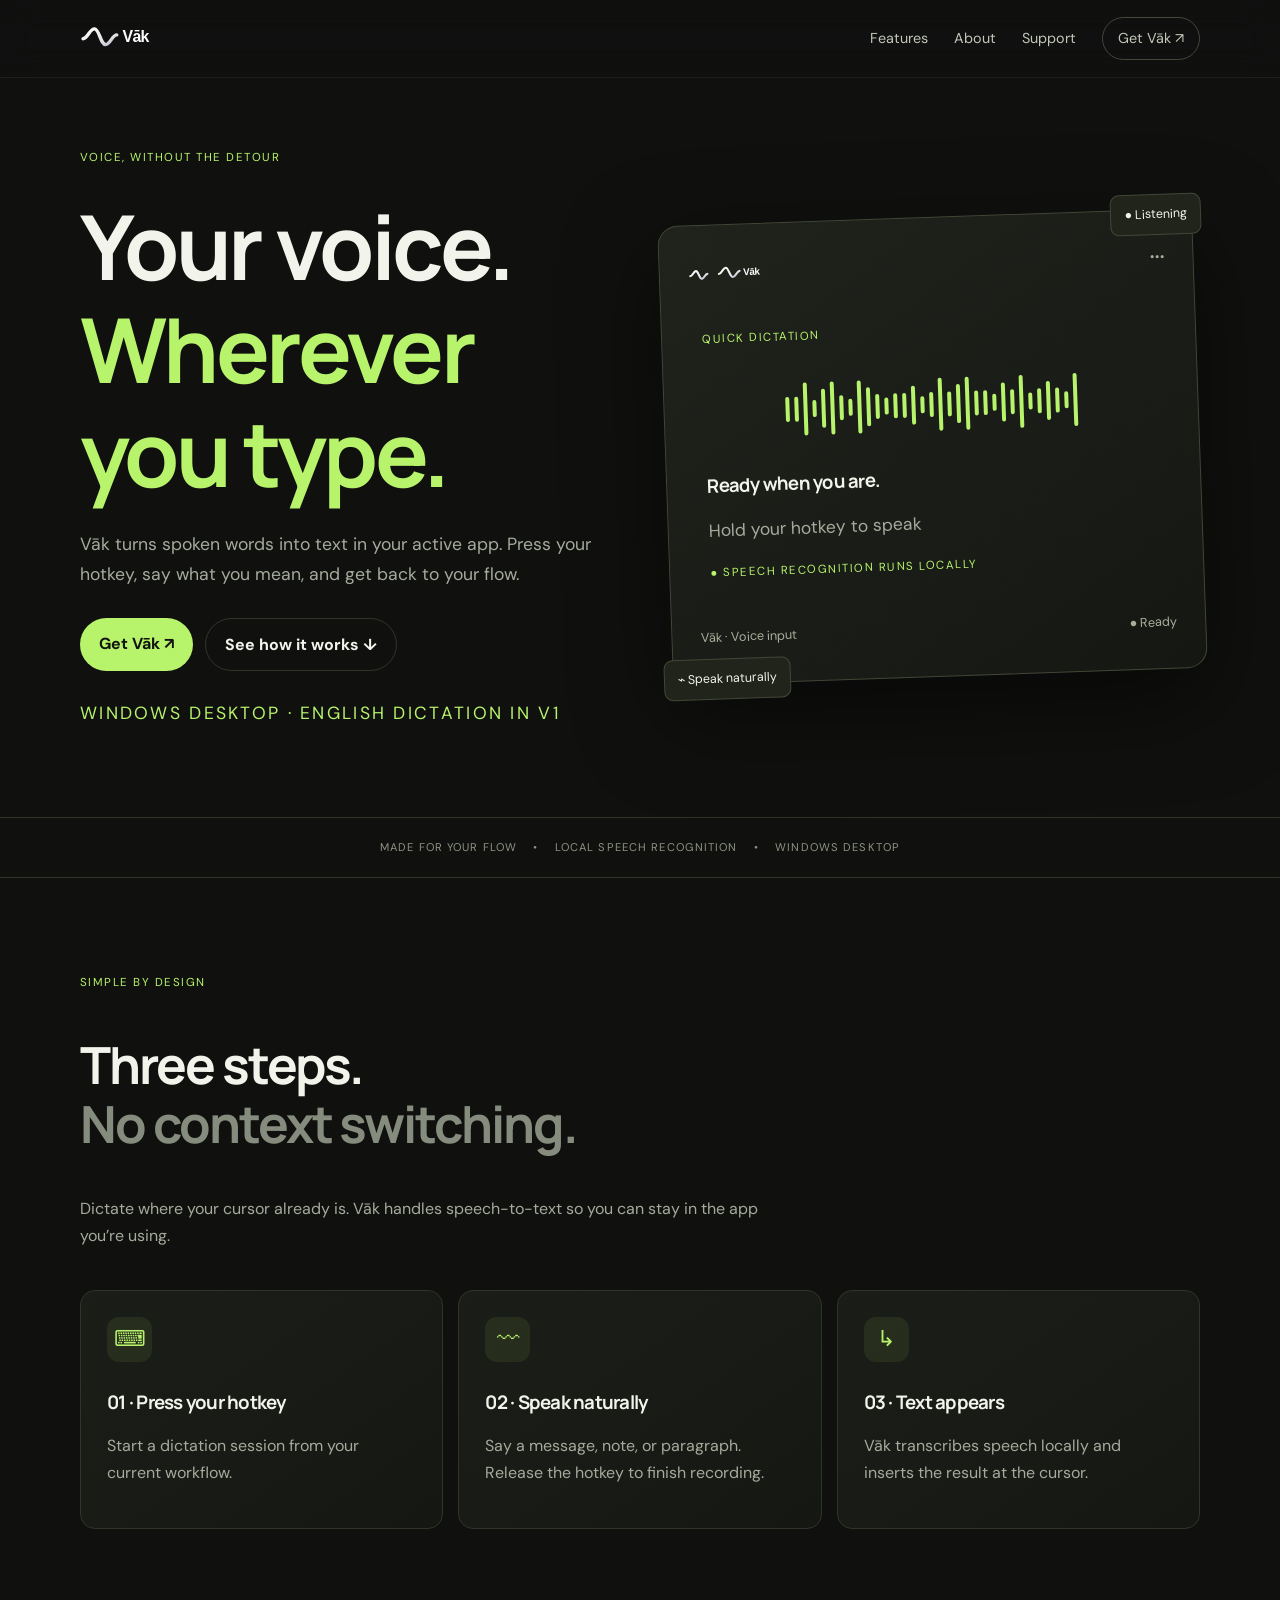
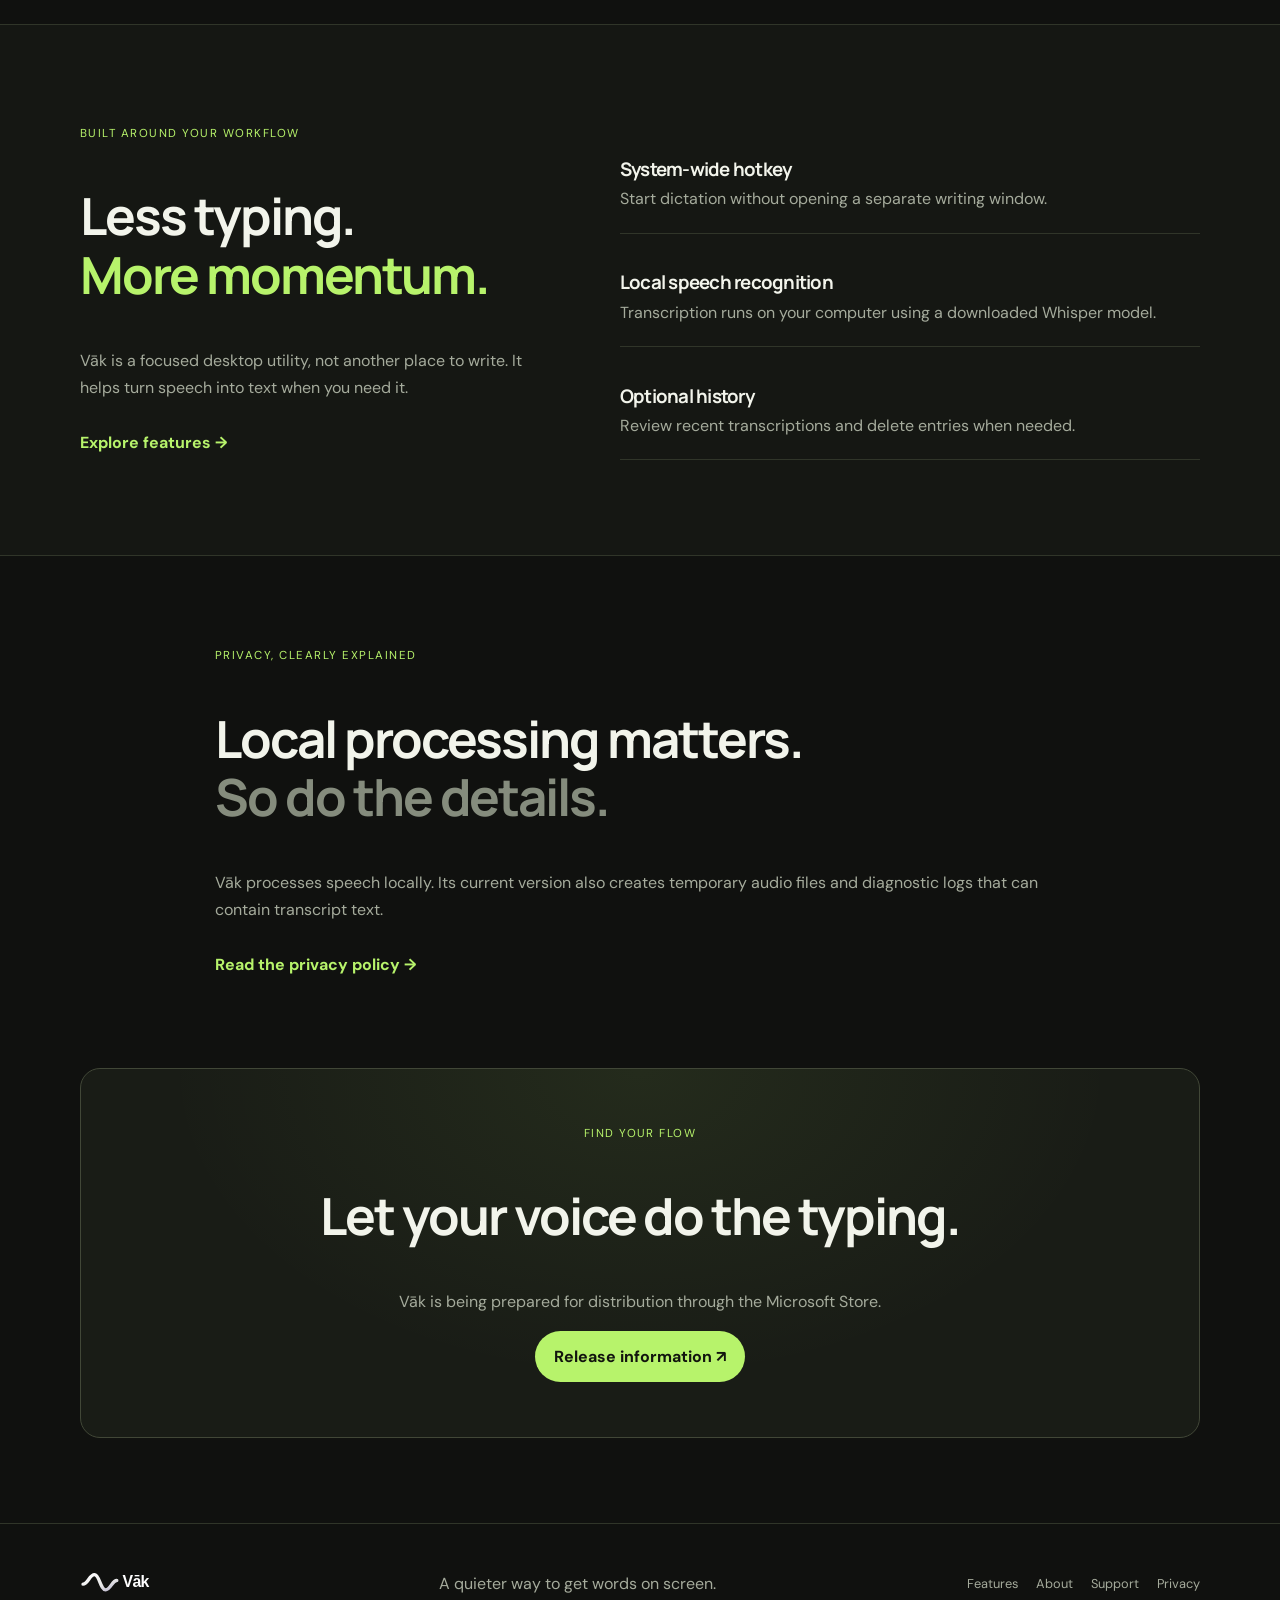
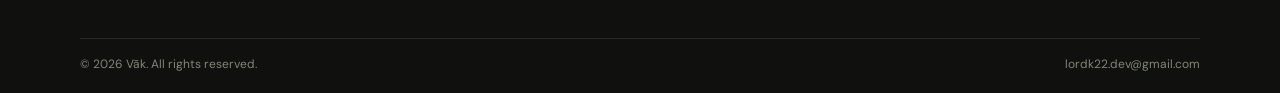
==== index.html @ 85008e9e "Intial web for Vak" ====
<!doctype html><html lang="en"><head><meta charset="utf-8"><meta name="viewport" content="width=device-width,initial-scale=1"><meta name="theme-color" content="#10110f"><meta name="description" content="Vāk turns your voice into text wherever you type."><title>Vāk — Your voice, wherever you type</title><link rel="icon" type="image/png" sizes="32x32" href="assets/brand/vak-icon-32.png"><link rel="stylesheet" href="assets/styles.css"><script defer src="assets/site.js"></script></head><body><header class="header"><a class="brand" href="index.html" aria-label="Vāk home"><img src="assets/brand/vak-logo-dark.svg" alt="Vāk" class="brand-logo"></a><button class="menu" aria-label="Toggle navigation">☰</button><nav><a href="features.html">Features</a><a href="about.html">About</a><a href="support.html">Support</a><a class="pill" href="support.html#release">Get Vāk ↗</a></nav></header><main><section class="container hero"><div><div class="eyebrow">Voice, without the detour</div><h1>Your voice.<br><span class="lime">Wherever you type.</span></h1><p>Vāk turns spoken words into text in your active app. Press your hotkey, say what you mean, and get back to your flow.</p><div class="buttons"><a class="btn primary" href="support.html#release">Get Vāk ↗</a><a class="btn secondary" href="#how">See how it works ↓</a></div><p class="eyebrow">WINDOWS DESKTOP · ENGLISH DICTATION IN V1</p></div><div class="mock"><div class="mock-top"><span class="mock-brand"><img src="assets/brand/vak-symbol.svg" alt="" aria-hidden="true"> <img src="assets/brand/vak-logo-dark.svg" alt="Vāk control panel"></span><span>•••</span></div><div class="mock-main"><div class="eyebrow">QUICK DICTATION</div><div class="wave"><i></i><i></i><i></i><i></i><i></i><i></i><i></i><i></i><i></i><i></i><i></i><i></i><i></i><i></i><i></i><i></i><i></i><i></i><i></i><i></i><i></i><i></i><i></i><i></i><i></i><i></i><i></i><i></i><i></i><i></i><i></i><i></i><i></i></div><h3>Ready when you are.</h3><p>Hold your hotkey to speak</p><div class="eyebrow">● SPEECH RECOGNITION RUNS LOCALLY</div></div><div class="mock-foot"><span>Vāk · Voice input</span><span>● Ready</span></div><div class="tag a">● Listening</div><div class="tag b">⌁ Speak naturally</div></div></section><div class="strip">MADE FOR YOUR FLOW　 •　 LOCAL SPEECH RECOGNITION　 •　 WINDOWS DESKTOP</div><section class="section container" id="how"><div class="head"><div class="eyebrow">Simple by design</div><h2>Three steps.<br> <span style="color:#858c7d">No context switching.</span></h2><p>Dictate where your cursor already is. Vāk handles speech-to-text so you can stay in the app you’re using.</p></div><div class="cards"><article class="card"><div class="icon">⌨</div><h3>01 · Press your hotkey</h3><p>Start a dictation session from your current workflow.</p></article><article class="card"><div class="icon">〰</div><h3>02 · Speak naturally</h3><p>Say a message, note, or paragraph. Release the hotkey to finish recording.</p></article><article class="card"><div class="icon">↳</div><h3>03 · Text appears</h3><p>Vāk transcribes speech locally and inserts the result at the cursor.</p></article></div></section><section class="band"><div class="container section bandinner"><div><div class="eyebrow">Built around your workflow</div><h2>Less typing.<br><span class="lime">More momentum.</span></h2><p>Vāk is a focused desktop utility, not another place to write. It helps turn speech into text when you need it.</p><a class="link" href="features.html">Explore features →</a></div><div><div class="row"><h3>System-wide hotkey</h3><p>Start dictation without opening a separate writing window.</p></div><div class="row"><h3>Local speech recognition</h3><p>Transcription runs on your computer using a downloaded Whisper model.</p></div><div class="row"><h3>Optional history</h3><p>Review recent transcriptions and delete entries when needed.</p></div></div></div></section><section class="container callout"><div class="eyebrow">Privacy, clearly explained</div><h2>Local processing matters.<br><span style="color:#858c7d">So do the details.</span></h2><p>Vāk processes speech locally. Its current version also creates temporary audio files and diagnostic logs that can contain transcript text.</p><a class="link" href="privacy-policy.html">Read the privacy policy →</a></section><section class="container"><div class="cta"><div class="eyebrow">Find your flow</div><h2>Let your voice do the typing.</h2><p>Vāk is being prepared for distribution through the Microsoft Store.</p><a class="btn primary" href="support.html#release">Release information ↗</a></div></section></main><footer class="footer"><div class="container foottop"><a class="brand" href="index.html" aria-label="Vāk home"><img src="assets/brand/vak-logo-dark.svg" alt="Vāk" class="brand-logo"></a><p>A quieter way to get words on screen.</p><div class="footlinks"><a href="features.html">Features</a><a href="about.html">About</a><a href="support.html">Support</a><a href="privacy-policy.html">Privacy</a></div></div><div class="container footbottom"><span>© <span data-year></span> Vāk. All rights reserved.</span><a href="mailto:lordk22.dev@gmail.com">lordk22.dev@gmail.com</a></div></footer></body></html>
---- assets/styles.css ----
@import url('https://fonts.googleapis.com/css2?family=DM+Sans:wght@400;500;700&family=Manrope:wght@500;700;800&display=swap');
:root{--bg:#10110f;--panel:#191c16;--line:#303529;--text:#f2f4eb;--muted:#a5ab9c;--lime:#b7f36b;--max:1120px}*{box-sizing:border-box}html{scroll-behavior:smooth}body{margin:0;background:var(--bg);color:var(--text);font:16px/1.7 'DM Sans',sans-serif}a{color:inherit;text-decoration:none}p{color:var(--muted)}h1,h2,h3{font-family:Manrope,sans-serif;line-height:1.15;letter-spacing:-.04em}h1{font-size:clamp(3rem,7vw,6rem);margin:.3em 0}h2{font-size:clamp(2rem,4vw,3.2rem)}.container{width:min(var(--max),calc(100% - 44px));margin:auto}.header{height:78px;display:flex;align-items:center;justify-content:space-between;border-bottom:1px solid #ffffff10;padding:0 max(22px,calc((100vw - var(--max))/2));position:sticky;top:0;background:#10110fee;backdrop-filter:blur(16px);z-index:5}.brand{font:800 1.5rem Manrope,sans-serif;display:flex;align-items:center;gap:10px}.mark{display:grid;place-items:center;width:32px;height:32px;border-radius:10px;background:var(--lime);color:#10110f}.lime,.dot{color:var(--lime)}nav{display:flex;align-items:center;gap:26px;color:#c2c8b8;font-size:.9rem}nav a:hover{color:var(--lime)}.pill{border:1px solid #424938;border-radius:30px;padding:8px 15px}.menu{display:none}.eyebrow{font-size:.72rem;text-transform:uppercase;letter-spacing:.13em;color:var(--lime)}.hero{min-height:570px;display:grid;grid-template-columns:1fr 1fr;gap:50px;align-items:center;padding-block:70px}.hero p,.intro{font-size:1.1rem;max-width:590px}.buttons{display:flex;gap:12px;flex-wrap:wrap;margin:28px 0}.btn{display:inline-block;padding:12px 19px;border-radius:30px;font-weight:700}.primary{background:var(--lime);color:#12140e}.secondary{border:1px solid var(--line)}.mock{position:relative;padding:28px;border:1px solid #414736;border-radius:20px;background:linear-gradient(145deg,#20231c,#151713);box-shadow:0 30px 90px #0008;transform:rotate(-2deg)}.mock-top,.mock-foot{display:flex;justify-content:space-between;color:#a7ae9a;font-size:.8rem;padding:8px 0}.mock-main{padding:35px 12px}.wave{display:flex;align-items:center;justify-content:center;gap:5px;height:90px;margin:18px 0}.wave i{width:4px;height:var(--h,25px);border-radius:5px;background:var(--lime)}.wave i:nth-child(3n){--h:53px}.wave i:nth-child(4n){--h:17px}.wave i:nth-child(5n){--h:39px}.tag{position:absolute;background:#20241b;border:1px solid #414737;border-radius:9px;padding:9px 13px;font-size:.78rem}.tag.a{top:-16px;right:-10px}.tag.b{bottom:-16px;left:-10px}.strip{border-block:1px solid var(--line);padding:20px;text-align:center;color:#8c9382;font-size:.7rem;letter-spacing:.1em}.section{padding-block:95px}.head{max-width:680px;margin-bottom:40px}.cards{display:grid;grid-template-columns:repeat(3,1fr);gap:15px}.card,.detail{background:linear-gradient(145deg,#1b1e18,#151713);border:1px solid var(--line);border-radius:15px;padding:26px}.icon{width:45px;height:45px;border-radius:12px;display:grid;place-items:center;background:#b7f36b14;color:var(--lime);font-size:1.4rem;margin-bottom:30px}.band{background:#151713;border-block:1px solid var(--line)}.bandinner{display:grid;grid-template-columns:.9fr 1.1fr;gap:65px;align-items:center}.row{padding:20px 0;border-bottom:1px solid var(--line)}.row h3{margin-bottom:5px}.row p{margin:0}.link{color:var(--lime);font-weight:700;display:inline-block;margin-top:12px}.callout{padding-block:90px;max-width:850px}.cta{background:radial-gradient(ellipse at top,#b7f36b12,transparent 60%),var(--panel);border:1px solid #414737;border-radius:20px;text-align:center;padding:55px 25px;margin-bottom:85px}.footer{border-top:1px solid var(--line);padding:30px 0 18px}.foottop,.footbottom{display:flex;justify-content:space-between;gap:20px;align-items:center}.footlinks{display:flex;gap:18px;font-size:.8rem;color:#a5ab9c}.footbottom{border-top:1px solid #282c23;margin-top:25px;padding-top:15px;font-size:.75rem;color:#7f8676}.pagehero{padding-block:90px 40px}.pagehero p{max-width:700px;font-size:1.1rem}.details{display:grid;grid-template-columns:repeat(3,1fr);gap:15px;padding-bottom:80px}.note{background:var(--panel);border:1px solid #414737;border-radius:15px;padding:28px;margin-bottom:85px}.about{display:grid;grid-template-columns:.8fr 1.2fr;gap:65px;padding-block:10px 85px}.bigmark{font:800 clamp(8rem,20vw,14rem)/.9 Manrope,sans-serif;letter-spacing:-.13em}.policy{display:grid;grid-template-columns:190px minmax(0,760px);gap:50px;padding-bottom:100px;align-items:start}.toc{position:sticky;top:100px;display:flex;flex-direction:column;gap:9px;font-size:.8rem;color:#a5ab9c}.toc a:hover{color:var(--lime)}.policy article h2{font-size:1.45rem;margin:40px 0 12px;scroll-margin-top:100px}.policy article p{font-size:.93rem;line-height:1.9}.alert{border:1px solid #b7f36b55;background:#b7f36b0b;border-radius:12px;padding:22px}.alert strong{color:var(--lime)}.contact{background:var(--panel);border:1px solid var(--line);padding:20px;border-radius:12px}.contact a{color:var(--lime)}.small{font-size:.78rem!important;color:#7e8575!important;border-top:1px solid var(--line);padding-top:20px;margin-top:30px}
@media(max-width:800px){.hero{grid-template-columns:1fr;padding-block:60px}.bandinner,.about{grid-template-columns:1fr;gap:30px}.cards,.details{grid-template-columns:repeat(2,1fr)}.policy{grid-template-columns:1fr;gap:25px}.toc{position:static;display:grid;grid-template-columns:1fr 1fr}.foottop{flex-wrap:wrap}}
@media(max-width:560px){.header{padding-inline:18px}.menu{display:block;background:none;border:0;color:var(--text);font-size:1.5rem}.header nav{display:none;position:absolute;top:77px;left:0;right:0;background:#151713;padding:22px;flex-direction:column;align-items:stretch}.header nav.open{display:flex}.cards,.details{grid-template-columns:1fr}.hero{gap:40px}.section{padding-block:65px}.foottop,.footbottom{align-items:flex-start;flex-direction:column}.pagehero{padding-top:60px}.toc{font-size:.72rem}}@media(prefers-reduced-motion:reduce){html{scroll-behavior:auto}}

/* Official Vāk brand assets */
.brand{gap:0}
.brand-logo{display:block;width:108px;height:auto;max-height:36px}
.mock-brand{display:inline-flex;align-items:center;gap:7px;height:25px}
.mock-brand img:first-child{width:22px;height:22px;object-fit:contain}
.mock-brand img:last-child{width:67px;height:auto;max-height:22px;object-fit:contain;object-position:left center}
.bigmark{letter-spacing:0}
.bigmark img{display:block;width:min(100%,390px);height:auto}
@media(max-width:560px){.brand-logo{width:98px}.bigmark img{width:min(100%,300px)}}
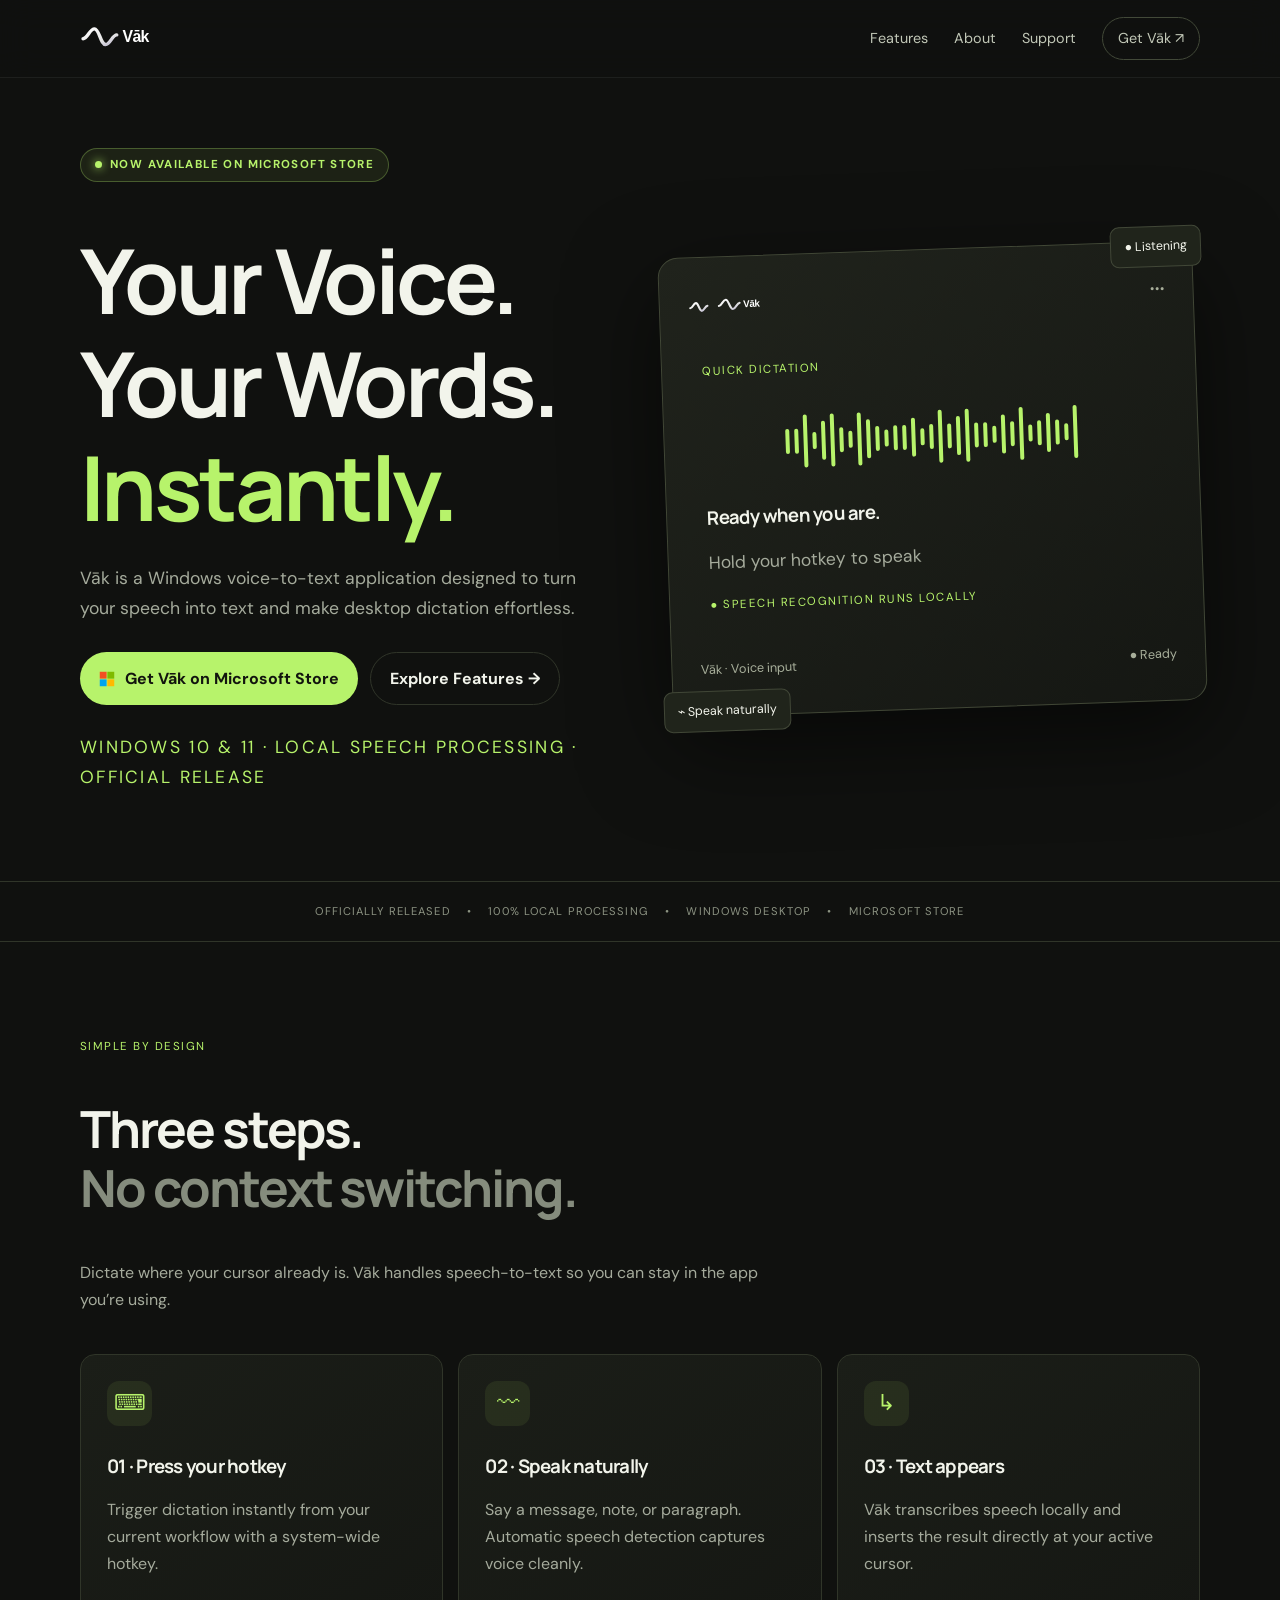
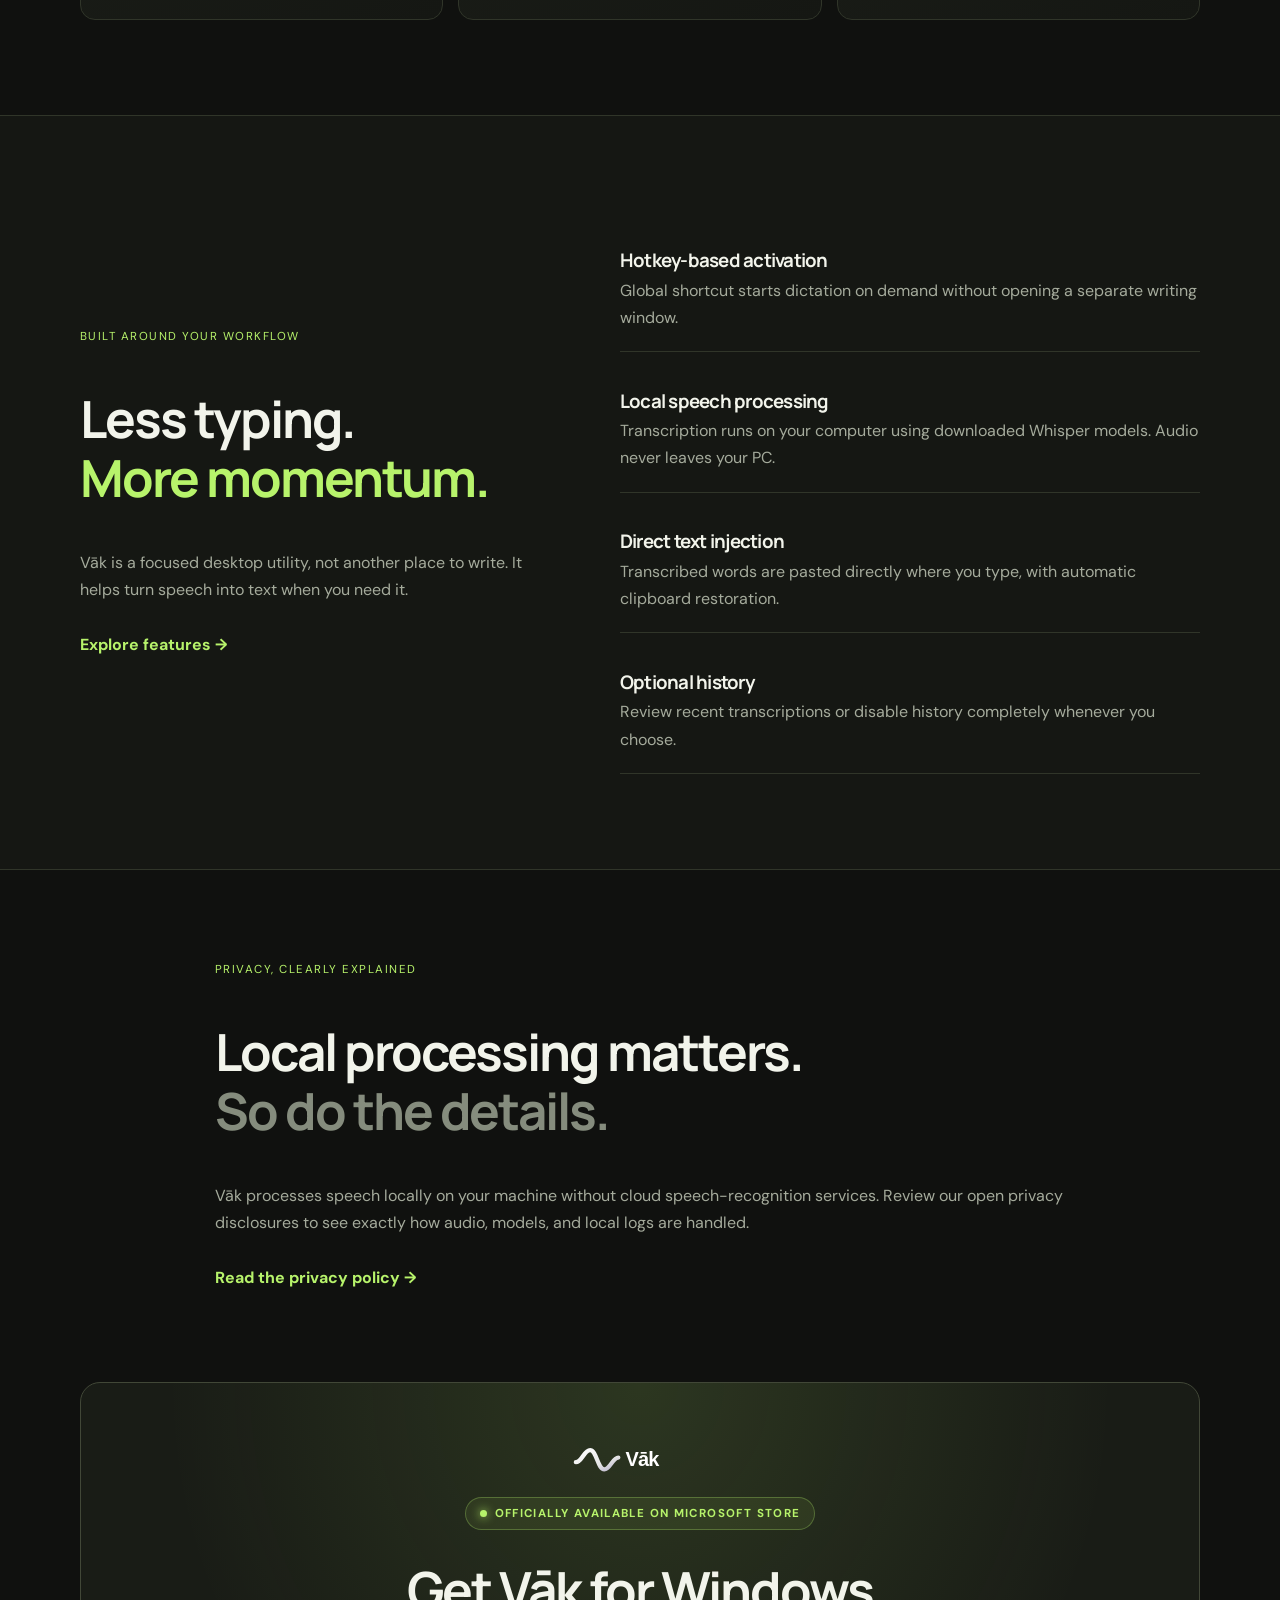
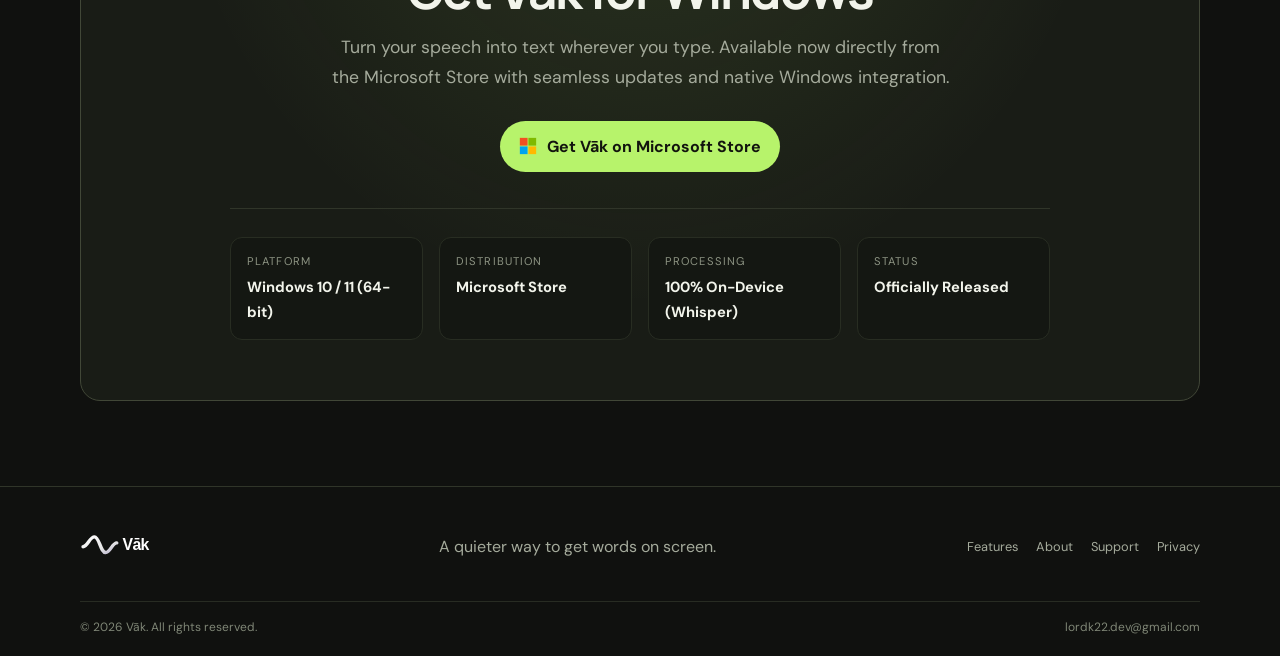
==== commit 6d695a80: "Update website for official Microsoft Store release Transition the Vāk website from a project-in-dev" ====
--- a/index.html
+++ b/index.html
@@ -1 +1,220 @@
-<!doctype html><html lang="en"><head><meta charset="utf-8"><meta name="viewport" content="width=device-width,initial-scale=1"><meta name="theme-color" content="#10110f"><meta name="description" content="Vāk turns your voice into text wherever you type."><title>Vāk — Your voice, wherever you type</title><link rel="icon" type="image/png" sizes="32x32" href="assets/brand/vak-icon-32.png"><link rel="stylesheet" href="assets/styles.css"><script defer src="assets/site.js"></script></head><body><header class="header"><a class="brand" href="index.html" aria-label="Vāk home"><img src="assets/brand/vak-logo-dark.svg" alt="Vāk" class="brand-logo"></a><button class="menu" aria-label="Toggle navigation">☰</button><nav><a href="features.html">Features</a><a href="about.html">About</a><a href="support.html">Support</a><a class="pill" href="support.html#release">Get Vāk ↗</a></nav></header><main><section class="container hero"><div><div class="eyebrow">Voice, without the detour</div><h1>Your voice.<br><span class="lime">Wherever you type.</span></h1><p>Vāk turns spoken words into text in your active app. Press your hotkey, say what you mean, and get back to your flow.</p><div class="buttons"><a class="btn primary" href="support.html#release">Get Vāk ↗</a><a class="btn secondary" href="#how">See how it works ↓</a></div><p class="eyebrow">WINDOWS DESKTOP · ENGLISH DICTATION IN V1</p></div><div class="mock"><div class="mock-top"><span class="mock-brand"><img src="assets/brand/vak-symbol.svg" alt="" aria-hidden="true"> <img src="assets/brand/vak-logo-dark.svg" alt="Vāk control panel"></span><span>•••</span></div><div class="mock-main"><div class="eyebrow">QUICK DICTATION</div><div class="wave"><i></i><i></i><i></i><i></i><i></i><i></i><i></i><i></i><i></i><i></i><i></i><i></i><i></i><i></i><i></i><i></i><i></i><i></i><i></i><i></i><i></i><i></i><i></i><i></i><i></i><i></i><i></i><i></i><i></i><i></i><i></i><i></i><i></i></div><h3>Ready when you are.</h3><p>Hold your hotkey to speak</p><div class="eyebrow">● SPEECH RECOGNITION RUNS LOCALLY</div></div><div class="mock-foot"><span>Vāk · Voice input</span><span>● Ready</span></div><div class="tag a">● Listening</div><div class="tag b">⌁ Speak naturally</div></div></section><div class="strip">MADE FOR YOUR FLOW　 •　 LOCAL SPEECH RECOGNITION　 •　 WINDOWS DESKTOP</div><section class="section container" id="how"><div class="head"><div class="eyebrow">Simple by design</div><h2>Three steps.<br> <span style="color:#858c7d">No context switching.</span></h2><p>Dictate where your cursor already is. Vāk handles speech-to-text so you can stay in the app you’re using.</p></div><div class="cards"><article class="card"><div class="icon">⌨</div><h3>01 · Press your hotkey</h3><p>Start a dictation session from your current workflow.</p></article><article class="card"><div class="icon">〰</div><h3>02 · Speak naturally</h3><p>Say a message, note, or paragraph. Release the hotkey to finish recording.</p></article><article class="card"><div class="icon">↳</div><h3>03 · Text appears</h3><p>Vāk transcribes speech locally and inserts the result at the cursor.</p></article></div></section><section class="band"><div class="container section bandinner"><div><div class="eyebrow">Built around your workflow</div><h2>Less typing.<br><span class="lime">More momentum.</span></h2><p>Vāk is a focused desktop utility, not another place to write. It helps turn speech into text when you need it.</p><a class="link" href="features.html">Explore features →</a></div><div><div class="row"><h3>System-wide hotkey</h3><p>Start dictation without opening a separate writing window.</p></div><div class="row"><h3>Local speech recognition</h3><p>Transcription runs on your computer using a downloaded Whisper model.</p></div><div class="row"><h3>Optional history</h3><p>Review recent transcriptions and delete entries when needed.</p></div></div></div></section><section class="container callout"><div class="eyebrow">Privacy, clearly explained</div><h2>Local processing matters.<br><span style="color:#858c7d">So do the details.</span></h2><p>Vāk processes speech locally. Its current version also creates temporary audio files and diagnostic logs that can contain transcript text.</p><a class="link" href="privacy-policy.html">Read the privacy policy →</a></section><section class="container"><div class="cta"><div class="eyebrow">Find your flow</div><h2>Let your voice do the typing.</h2><p>Vāk is being prepared for distribution through the Microsoft Store.</p><a class="btn primary" href="support.html#release">Release information ↗</a></div></section></main><footer class="footer"><div class="container foottop"><a class="brand" href="index.html" aria-label="Vāk home"><img src="assets/brand/vak-logo-dark.svg" alt="Vāk" class="brand-logo"></a><p>A quieter way to get words on screen.</p><div class="footlinks"><a href="features.html">Features</a><a href="about.html">About</a><a href="support.html">Support</a><a href="privacy-policy.html">Privacy</a></div></div><div class="container footbottom"><span>© <span data-year></span> Vāk. All rights reserved.</span><a href="mailto:lordk22.dev@gmail.com">lordk22.dev@gmail.com</a></div></footer></body></html>+<!doctype html>
+<html lang="en">
+
+<head>
+    <meta charset="utf-8">
+    <meta name="viewport" content="width=device-width,initial-scale=1">
+    <meta name="theme-color" content="#10110f">
+    <title>Vāk — Voice-to-Text for Windows</title>
+    <meta name="description" content="Meet Vāk, a Windows desktop dictation application that converts your speech into text. Now available on the Microsoft Store.">
+    <meta name="keywords" content="Vāk, Vak, voice to text, speech to text windows, windows dictation app, local whisper dictation, speech recognition windows, offline speech to text, microsoft store">
+    <link rel="canonical" href="https://vak.lordk22.in/">
+
+    <!-- Open Graph / Facebook -->
+    <meta property="og:type" content="website">
+    <meta property="og:url" content="https://vak.lordk22.in/">
+    <meta property="og:site_name" content="Vāk">
+    <meta property="og:title" content="Vāk — Voice-to-Text for Windows">
+    <meta property="og:description" content="Meet Vāk, a Windows desktop dictation application that converts your speech into text. Now available on the Microsoft Store.">
+    <meta property="og:image" content="https://vak.lordk22.in/assets/brand/vak-icon-256.png">
+
+    <!-- Twitter -->
+    <meta name="twitter:card" content="summary">
+    <meta name="twitter:url" content="https://vak.lordk22.in/">
+    <meta name="twitter:title" content="Vāk — Voice-to-Text for Windows">
+    <meta name="twitter:description" content="Meet Vāk, a Windows desktop dictation application that converts your speech into text. Now available on the Microsoft Store.">
+    <meta name="twitter:image" content="https://vak.lordk22.in/assets/brand/vak-icon-256.png">
+
+    <link rel="icon" type="image/png" sizes="32x32" href="assets/brand/vak-icon-32.png">
+    <link rel="stylesheet" href="assets/styles.css">
+    <script defer src="assets/site.js"></script>
+</head>
+
+<body>
+    <header class="header">
+        <a class="brand" href="index.html" aria-label="Vāk home">
+            <img src="assets/brand/vak-logo-dark.svg" alt="Vāk" class="brand-logo">
+        </a>
+        <button class="menu" aria-label="Toggle navigation">☰</button>
+        <nav>
+            <a href="features.html">Features</a>
+            <a href="about.html">About</a>
+            <a href="support.html">Support</a>
+            <a class="pill" href="https://apps.microsoft.com/detail/9MZ5MB2W0DFN?hl=en-us&gl=IN&ocid=pdpshare" target="_blank" rel="noopener noreferrer">Get Vāk ↗</a>
+        </nav>
+    </header>
+    <main>
+        <section class="container hero">
+            <div>
+                <div class="release-badge">
+                    <span class="badge-dot"></span>
+                    <span>Now Available on Microsoft Store</span>
+                </div>
+                <h1>Your Voice. Your Words.<br><span class="lime">Instantly.</span></h1>
+                <p>Vāk is a Windows voice-to-text application designed to turn your speech into text and make desktop dictation effortless.</p>
+                <div class="buttons">
+                    <a class="btn primary btn-store" href="https://apps.microsoft.com/detail/9MZ5MB2W0DFN?hl=en-us&gl=IN&ocid=pdpshare" target="_blank" rel="noopener noreferrer">
+                        <svg class="ms-icon" width="16" height="16" viewBox="0 0 21 21" fill="none" xmlns="http://www.w3.org/2000/svg" aria-hidden="true">
+                            <rect x="1" y="1" width="9" height="9" fill="#F25022"/>
+                            <rect x="11" y="1" width="9" height="9" fill="#7FBA00"/>
+                            <rect x="1" y="11" width="9" height="9" fill="#00A4EF"/>
+                            <rect x="11" y="11" width="9" height="9" fill="#FFB900"/>
+                        </svg>
+                        <span>Get Vāk on Microsoft Store</span>
+                    </a>
+                    <a class="btn secondary" href="features.html">Explore Features →</a>
+                </div>
+                <p class="eyebrow">WINDOWS 10 & 11 · LOCAL SPEECH PROCESSING · OFFICIAL RELEASE</p>
+            </div>
+            <div class="mock">
+                <div class="mock-top">
+                    <span class="mock-brand">
+                        <img src="assets/brand/vak-symbol.svg" alt="" aria-hidden="true">
+                        <img src="assets/brand/vak-logo-dark.svg" alt="Vāk control panel">
+                    </span>
+                    <span>•••</span>
+                </div>
+                <div class="mock-main">
+                    <div class="eyebrow">QUICK DICTATION</div>
+                    <div class="wave">
+                        <i></i><i></i><i></i><i></i><i></i><i></i><i></i><i></i><i></i><i></i><i></i><i></i><i></i><i></i><i></i><i></i><i></i><i></i><i></i><i></i><i></i><i></i><i></i><i></i><i></i><i></i><i></i><i></i><i></i><i></i><i></i><i></i><i></i>
+                    </div>
+                    <h3>Ready when you are.</h3>
+                    <p>Hold your hotkey to speak</p>
+                    <div class="eyebrow">● SPEECH RECOGNITION RUNS LOCALLY</div>
+                </div>
+                <div class="mock-foot"><span>Vāk · Voice input</span><span>● Ready</span></div>
+                <div class="tag a">● Listening</div>
+                <div class="tag b">⌁ Speak naturally</div>
+            </div>
+        </section>
+
+        <div class="strip">OFFICIALLY RELEASED　 •　 100% LOCAL PROCESSING　 •　 WINDOWS DESKTOP　 •　 MICROSOFT STORE</div>
+
+        <section class="section container" id="how">
+            <div class="head">
+                <div class="eyebrow">Simple by design</div>
+                <h2>Three steps.<br> <span style="color:#858c7d">No context switching.</span></h2>
+                <p>Dictate where your cursor already is. Vāk handles speech-to-text so you can stay in the app you’re using.</p>
+            </div>
+            <div class="cards">
+                <article class="card">
+                    <div class="icon">⌨</div>
+                    <h3>01 · Press your hotkey</h3>
+                    <p>Trigger dictation instantly from your current workflow with a system-wide hotkey.</p>
+                </article>
+                <article class="card">
+                    <div class="icon">〰</div>
+                    <h3>02 · Speak naturally</h3>
+                    <p>Say a message, note, or paragraph. Automatic speech detection captures voice cleanly.</p>
+                </article>
+                <article class="card">
+                    <div class="icon">↳</div>
+                    <h3>03 · Text appears</h3>
+                    <p>Vāk transcribes speech locally and inserts the result directly at your active cursor.</p>
+                </article>
+            </div>
+        </section>
+
+        <section class="band">
+            <div class="container section bandinner">
+                <div>
+                    <div class="eyebrow">Built around your workflow</div>
+                    <h2>Less typing.<br><span class="lime">More momentum.</span></h2>
+                    <p>Vāk is a focused desktop utility, not another place to write. It helps turn speech into text when you need it.</p>
+                    <a class="link" href="features.html">Explore features →</a>
+                </div>
+                <div>
+                    <div class="row">
+                        <h3>Hotkey-based activation</h3>
+                        <p>Global shortcut starts dictation on demand without opening a separate writing window.</p>
+                    </div>
+                    <div class="row">
+                        <h3>Local speech processing</h3>
+                        <p>Transcription runs on your computer using downloaded Whisper models. Audio never leaves your PC.</p>
+                    </div>
+                    <div class="row">
+                        <h3>Direct text injection</h3>
+                        <p>Transcribed words are pasted directly where you type, with automatic clipboard restoration.</p>
+                    </div>
+                    <div class="row">
+                        <h3>Optional history</h3>
+                        <p>Review recent transcriptions or disable history completely whenever you choose.</p>
+                    </div>
+                </div>
+            </div>
+        </section>
+
+        <section class="container callout">
+            <div class="eyebrow">Privacy, clearly explained</div>
+            <h2>Local processing matters.<br><span style="color:#858c7d">So do the details.</span></h2>
+            <p>Vāk processes speech locally on your machine without cloud speech-recognition services. Review our open privacy disclosures to see exactly how audio, models, and local logs are handled.</p>
+            <a class="link" href="privacy-policy.html">Read the privacy policy →</a>
+        </section>
+
+        <section class="container download-section" id="download">
+            <div class="download-card">
+                <div class="brand-wrap">
+                    <img src="assets/brand/vak-logo-dark.svg" alt="Vāk">
+                </div>
+                <div class="release-badge">
+                    <span class="badge-dot"></span>
+                    <span>Officially Available on Microsoft Store</span>
+                </div>
+                <h2>Get Vāk for Windows</h2>
+                <p class="lead">Turn your speech into text wherever you type. Available now directly from the Microsoft Store with seamless updates and native Windows integration.</p>
+                <div class="buttons" style="justify-content: center; margin-bottom: 0;">
+                    <a class="btn primary btn-store" href="https://apps.microsoft.com/detail/9MZ5MB2W0DFN?hl=en-us&gl=IN&ocid=pdpshare" target="_blank" rel="noopener noreferrer">
+                        <svg class="ms-icon" width="18" height="18" viewBox="0 0 21 21" fill="none" xmlns="http://www.w3.org/2000/svg" aria-hidden="true">
+                            <rect x="1" y="1" width="9" height="9" fill="#F25022"/>
+                            <rect x="11" y="1" width="9" height="9" fill="#7FBA00"/>
+                            <rect x="1" y="11" width="9" height="9" fill="#00A4EF"/>
+                            <rect x="11" y="11" width="9" height="9" fill="#FFB900"/>
+                        </svg>
+                        <span>Get Vāk on Microsoft Store</span>
+                    </a>
+                </div>
+
+                <div class="specs-grid">
+                    <div class="spec-item">
+                        <div class="spec-label">Platform</div>
+                        <div class="spec-val">Windows 10 / 11 (64-bit)</div>
+                    </div>
+                    <div class="spec-item">
+                        <div class="spec-label">Distribution</div>
+                        <div class="spec-val">Microsoft Store</div>
+                    </div>
+                    <div class="spec-item">
+                        <div class="spec-label">Processing</div>
+                        <div class="spec-val">100% On-Device (Whisper)</div>
+                    </div>
+                    <div class="spec-item">
+                        <div class="spec-label">Status</div>
+                        <div class="spec-val">Officially Released</div>
+                    </div>
+                </div>
+            </div>
+        </section>
+    </main>
+
+    <footer class="footer">
+        <div class="container foottop">
+            <a class="brand" href="index.html" aria-label="Vāk home">
+                <img src="assets/brand/vak-logo-dark.svg" alt="Vāk" class="brand-logo">
+            </a>
+            <p>A quieter way to get words on screen.</p>
+            <div class="footlinks">
+                <a href="features.html">Features</a>
+                <a href="about.html">About</a>
+                <a href="support.html">Support</a>
+                <a href="privacy-policy.html">Privacy</a>
+            </div>
+        </div>
+        <div class="container footbottom">
+            <span>© <span data-year></span> Vāk. All rights reserved.</span>
+            <a href="mailto:lordk22.dev@gmail.com">lordk22.dev@gmail.com</a>
+        </div>
+    </footer>
+</body>
+
+</html>
--- a/assets/styles.css
+++ b/assets/styles.css
@@ -13,3 +13,155 @@
 .bigmark{letter-spacing:0}
 .bigmark img{display:block;width:min(100%,390px);height:auto}
 @media(max-width:560px){.brand-logo{width:98px}.bigmark img{width:min(100%,300px)}}
+
+/* Release badge & Microsoft Store integration */
+.release-badge {
+    display: inline-flex;
+    align-items: center;
+    gap: 8px;
+    font-size: 0.72rem;
+    font-weight: 700;
+    letter-spacing: 0.12em;
+    text-transform: uppercase;
+    color: var(--lime);
+    background: rgba(183, 243, 107, 0.08);
+    border: 1px solid rgba(183, 243, 107, 0.28);
+    border-radius: 999px;
+    padding: 6px 14px;
+    margin-bottom: 20px;
+    width: fit-content;
+}
+
+.badge-dot {
+    width: 7px;
+    height: 7px;
+    border-radius: 50%;
+    background: var(--lime);
+    box-shadow: 0 0 10px var(--lime);
+    display: inline-block;
+    flex-shrink: 0;
+}
+
+.btn {
+    transition: transform 0.15s ease, background 0.15s ease, border-color 0.15s ease, box-shadow 0.15s ease;
+}
+
+.btn:hover {
+    transform: translateY(-1px);
+}
+
+.btn.primary:hover {
+    background: #cbf988;
+    box-shadow: 0 6px 24px rgba(183, 243, 107, 0.3);
+}
+
+.btn.secondary:hover {
+    border-color: var(--lime);
+    color: var(--text);
+}
+
+.btn-store {
+    display: inline-flex;
+    align-items: center;
+    justify-content: center;
+    gap: 10px;
+}
+
+.ms-icon {
+    display: inline-block;
+    flex-shrink: 0;
+    vertical-align: middle;
+}
+
+.pill:hover {
+    border-color: var(--lime);
+    color: var(--lime);
+}
+
+a:focus-visible, button:focus-visible {
+    outline: 2px solid var(--lime);
+    outline-offset: 3px;
+}
+
+/* Download section styling */
+.download-section {
+    padding-bottom: 85px;
+}
+
+.download-card {
+    background: radial-gradient(ellipse at top, rgba(183, 243, 107, 0.12), transparent 60%), var(--panel);
+    border: 1px solid #414737;
+    border-radius: 20px;
+    text-align: center;
+    padding: 60px 30px;
+}
+
+.download-card .brand-wrap {
+    display: flex;
+    justify-content: center;
+    margin-bottom: 16px;
+}
+
+.download-card .brand-wrap img {
+    height: 38px;
+    width: auto;
+}
+
+.download-card h2 {
+    margin-top: 10px;
+    margin-bottom: 14px;
+}
+
+.download-card p.lead {
+    max-width: 620px;
+    margin: 0 auto 28px;
+    font-size: 1.1rem;
+    color: var(--muted);
+}
+
+.specs-grid {
+    display: grid;
+    grid-template-columns: repeat(4, 1fr);
+    gap: 16px;
+    max-width: 820px;
+    margin: 36px auto 0;
+    padding-top: 28px;
+    border-top: 1px solid var(--line);
+    text-align: left;
+}
+
+.spec-item {
+    background: #141712;
+    border: 1px solid #282d22;
+    border-radius: 12px;
+    padding: 14px 16px;
+}
+
+.spec-item .spec-label {
+    font-size: 0.7rem;
+    text-transform: uppercase;
+    letter-spacing: 0.1em;
+    color: #8c9382;
+    margin-bottom: 4px;
+}
+
+.spec-item .spec-val {
+    font-size: 0.92rem;
+    font-weight: 700;
+    color: var(--text);
+}
+
+@media(max-width:800px) {
+    .specs-grid {
+        grid-template-columns: repeat(2, 1fr);
+    }
+}
+
+@media(max-width:560px) {
+    .specs-grid {
+        grid-template-columns: 1fr;
+    }
+    .download-card {
+        padding: 40px 20px;
+    }
+}
